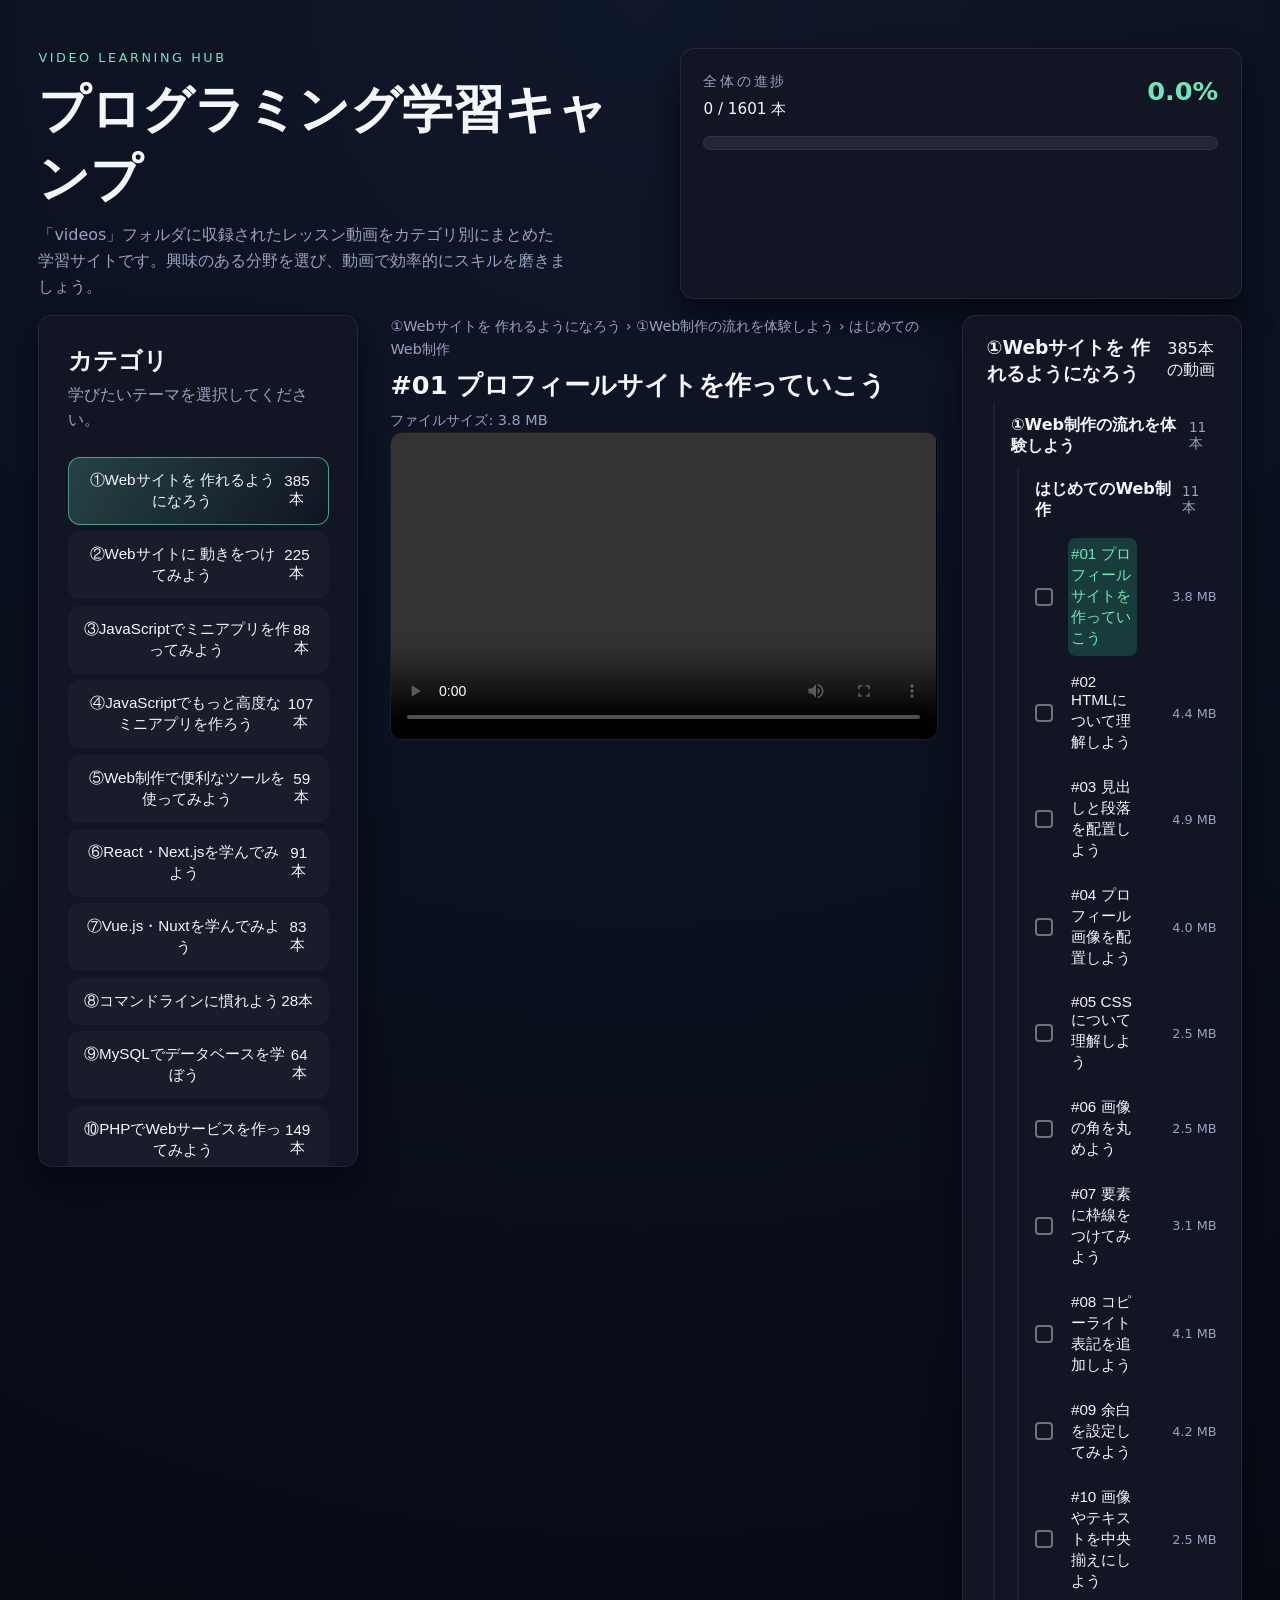
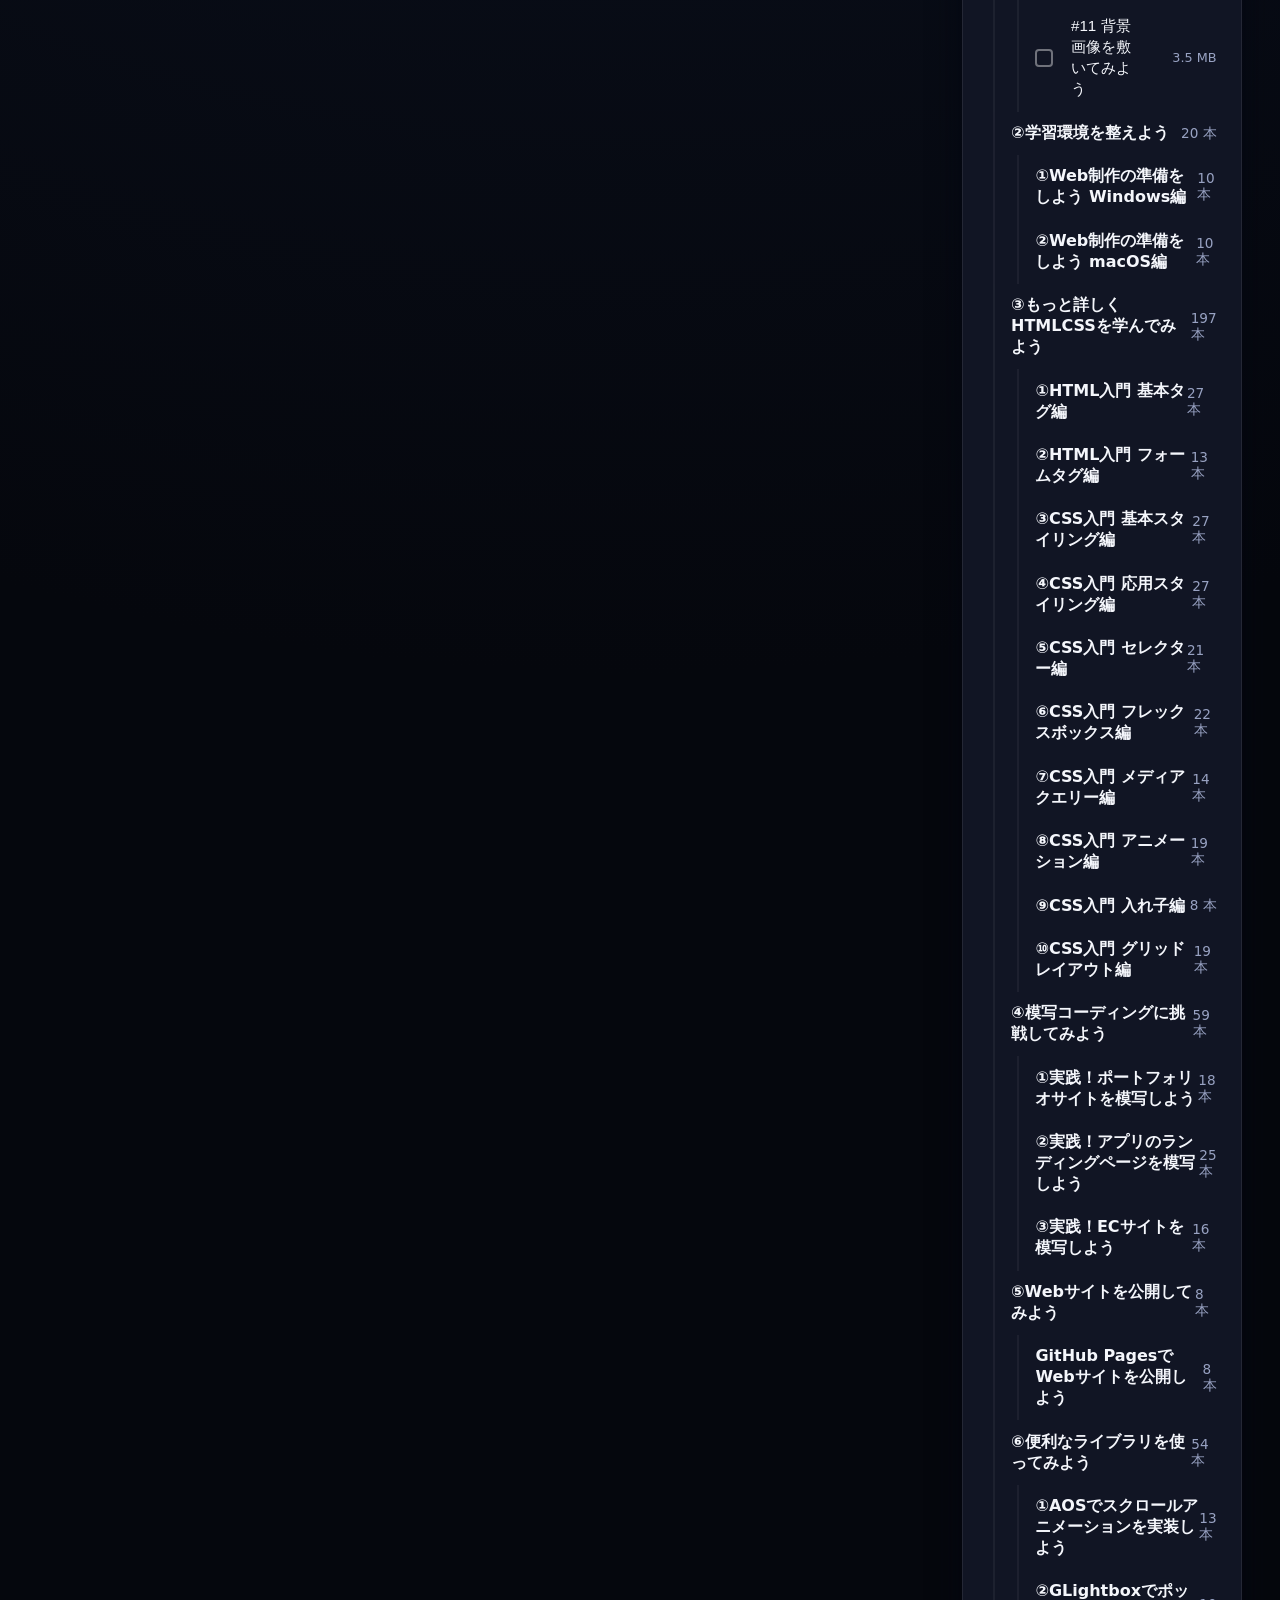
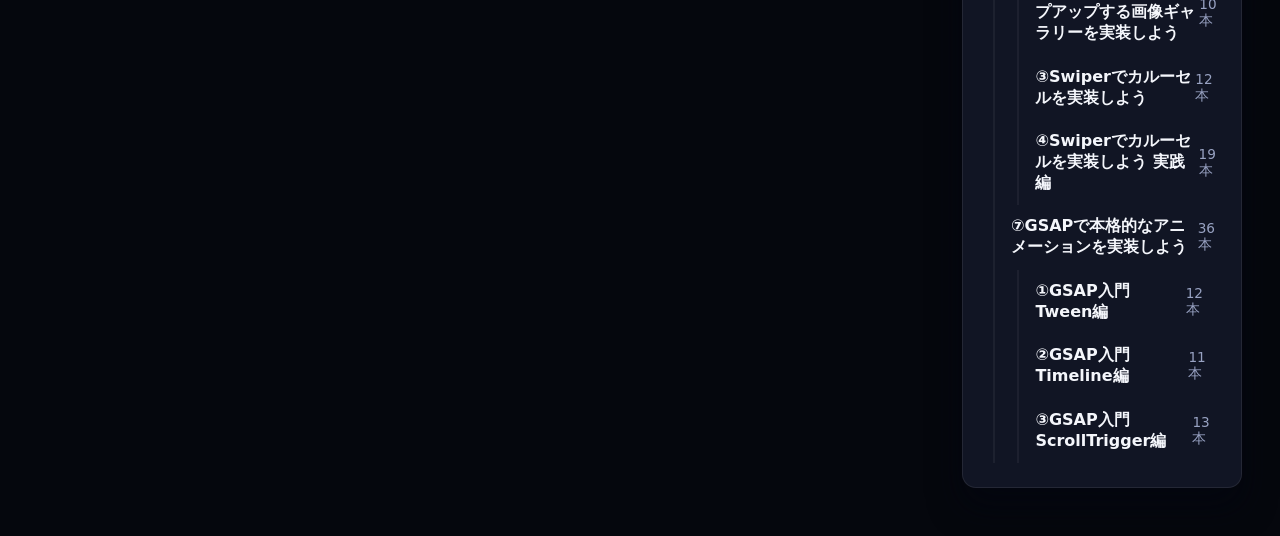
==== site/index.html @ cd4509ef "first commit" ====
<!doctype html>
<html lang="ja">
  <head>
    <meta charset="utf-8" />
    <meta name="viewport" content="width=device-width, initial-scale=1" />
    <title>プログラミング学習キャンプ</title>
    <link rel="stylesheet" href="styles.css" />
  </head>
  <body>
    <header class="site-header">
      <div class="hero-copy">
        <p class="eyebrow">Video Learning Hub</p>
        <h1>プログラミング学習キャンプ</h1>
        <p class="tagline">
          「videos」フォルダに収録されたレッスン動画をカテゴリ別にまとめた
          学習サイトです。興味のある分野を選び、動画で効率的にスキルを磨きましょう。
        </p>
      </div>
      <div class="progress-panel">
        <div class="progress-head">
          <div>
            <p class="progress-label">全体の進捗</p>
            <p id="progressCount" class="progress-count">0 / 0 本</p>
          </div>
          <p id="progressText" class="progress-percent">0%</p>
        </div>
        <div class="progress-bar">
          <div id="progressFill" class="progress-bar__fill"></div>
        </div>
      </div>
    </header>

    <main class="layout">
      <aside class="sidebar">
        <div class="sidebar-header">
          <h2>カテゴリ</h2>
          <p>学びたいテーマを選択してください。</p>
        </div>
        <ul id="categoryList" class="category-list"></ul>
        <div class="sidebar-footer">
          <p>
            すべての動画はローカルの
            <code>videos/</code>
            から直接再生されます。読み込みに時間がかかる場合があります。
          </p>
        </div>
      </aside>

      <section class="content">
        <article class="player-card" id="playerCard">
          <div class="player-meta">
            <p id="videoBreadcrumb" class="breadcrumbs"></p>
            <h2 id="videoTitle" class="video-title">動画を選択してください</h2>
            <p id="videoMeta" class="video-meta"></p>
          </div>
          <video
            id="player"
            controls
            preload="metadata"
            poster=""
            class="player"
          ></video>
        </article>

        <section class="tree" id="tree">
          <div class="tree-empty">
            <p>カテゴリを読み込み中です…</p>
          </div>
        </section>
      </section>
    </main>

    <script src="app.js" type="module"></script>
  </body>
</html>
---- site/styles.css ----
:root {
  color-scheme: dark;
  --bg: #05070d;
  --surface: #111524;
  --surface-alt: #161b2f;
  --border: #272b40;
  --accent: #6ee7b7;
  --accent-strong: #34d399;
  --text: #f4f6fb;
  --muted: #98a2c2;
  --warning: #facc15;
  --radius: 14px;
  --shadow: 0 18px 32px rgba(3, 5, 15, 0.7);
  font-family: "Noto Sans JP", "Segoe UI", system-ui, -apple-system,
    BlinkMacSystemFont, "Hiragino Sans", Meiryo, sans-serif;
}

*,
*::before,
*::after {
  box-sizing: border-box;
}

body {
  margin: 0;
  background: radial-gradient(circle at top, #0f172a, var(--bg) 60%);
  color: var(--text);
  min-height: 100vh;
}

h1,
h2,
h3,
h4,
h5 {
  font-weight: 700;
  margin: 0;
}

p {
  margin: 0;
  line-height: 1.6;
  color: var(--muted);
}

code {
  font-family: "Fira Code", Consolas, "Courier New", monospace;
  background: rgba(255, 255, 255, 0.08);
  padding: 0.1em 0.4em;
  border-radius: 6px;
  font-size: 0.9rem;
}

.site-header {
  display: flex;
  flex-wrap: wrap;
  justify-content: space-between;
  gap: 2.5rem;
  padding: 3rem clamp(1.5rem, 3vw, 4rem) 1rem;
}

.hero-copy {
  flex: 1 1 320px;
}

.eyebrow {
  text-transform: uppercase;
  letter-spacing: 0.2em;
  font-size: 0.8rem;
  color: var(--accent);
}

.site-header h1 {
  font-size: clamp(2.2rem, 4vw, 3.2rem);
  margin: 0.5rem 0;
}

.tagline {
  font-size: 1rem;
  max-width: 52ch;
}

.progress-panel {
  flex: 1 1 280px;
  background: var(--surface);
  border-radius: var(--radius);
  padding: 1.4rem;
  border: 1px solid rgba(255, 255, 255, 0.08);
  box-shadow: var(--shadow);
  min-width: 260px;
}

.progress-head {
  display: flex;
  justify-content: space-between;
  align-items: flex-start;
  margin-bottom: 0.9rem;
}

.progress-label {
  font-size: 0.85rem;
  text-transform: uppercase;
  letter-spacing: 0.2em;
  color: var(--muted);
}

.progress-count {
  font-size: 0.95rem;
  color: var(--text);
  margin-top: 0.25rem;
}

.progress-percent {
  font-size: 1.6rem;
  font-weight: 700;
  color: var(--accent);
}

.progress-bar {
  width: 100%;
  height: 14px;
  border-radius: 999px;
  background: rgba(255, 255, 255, 0.08);
  overflow: hidden;
  border: 1px solid rgba(255, 255, 255, 0.05);
}

.progress-bar__fill {
  width: 0%;
  height: 100%;
  border-radius: inherit;
  background: linear-gradient(90deg, var(--accent), var(--accent-strong));
  transition: width 0.4s ease;
  box-shadow: 0 8px 20px rgba(110, 231, 183, 0.25);
}

.layout {
  display: grid;
  grid-template-columns: minmax(260px, 320px) 1fr;
  gap: 2rem;
  padding: 0 clamp(1.5rem, 3vw, 4rem) 3rem;
}

.sidebar {
  background: var(--surface);
  padding: 1.8rem;
  border-radius: var(--radius);
  border: 1px solid rgba(255, 255, 255, 0.08);
  box-shadow: var(--shadow);
  position: sticky;
  top: 1.5rem;
  align-self: start;
  max-height: calc(100vh - 3rem);
  overflow: auto;
}

.sidebar-header h2 {
  margin-bottom: 0.3rem;
}

.category-list {
  list-style: none;
  margin: 1.5rem 0;
  padding: 0;
  display: flex;
  flex-direction: column;
  gap: 0.4rem;
}

.category-item {
  width: 100%;
  border: 1px solid transparent;
  border-radius: 12px;
  background: rgba(255, 255, 255, 0.03);
  color: inherit;
  font-size: 0.95rem;
  padding: 0.75rem 0.9rem;
  display: flex;
  justify-content: space-between;
  align-items: center;
  transition: border-color 0.2s ease, transform 0.15s ease,
    background 0.2s ease;
  cursor: pointer;
}

.category-item:hover {
  border-color: rgba(255, 255, 255, 0.18);
  transform: translateX(4px);
}

.category-item.is-active {
  background: linear-gradient(120deg, rgba(110, 231, 183, 0.22), transparent);
  border-color: rgba(110, 231, 183, 0.6);
  color: var(--text);
}

.sidebar-footer {
  font-size: 0.85rem;
  border-top: 1px solid rgba(255, 255, 255, 0.08);
  padding-top: 1rem;
}

.content {
  display: grid;
  grid-template-columns: minmax(0, 2fr) minmax(280px, 1fr);
  grid-auto-rows: min-content;
  gap: 1.5rem;
  align-items: start;
}

.player-card {
  grid-column: 1;
}

.tree {
  grid-column: 2;
  grid-row: 1 / span 2;
  align-self: stretch;
  background: var(--surface);
  border-radius: var(--radius);
  border: 1px solid rgba(255, 255, 255, 0.08);
  padding: 1.2rem 1.5rem 1.5rem;
  box-shadow: var(--shadow);
}

.player-meta {
  display: flex;
  flex-direction: column;
  gap: 0.4rem;
}

.breadcrumbs {
  font-size: 0.9rem;
  color: var(--muted);
}

.video-title {
  font-size: clamp(1.2rem, 2vw, 1.7rem);
}

.video-meta {
  font-size: 0.9rem;
}

.player {
  width: 100%;
  border-radius: 12px;
  background: #000;
  aspect-ratio: 16 / 9;
  border: 1px solid rgba(255, 255, 255, 0.12);
}

.tree-heading {
  display: flex;
  justify-content: space-between;
  align-items: baseline;
  gap: 1rem;
  margin-bottom: 1rem;
}

.tree-group {
  border-left: 2px solid rgba(255, 255, 255, 0.05);
  margin-left: 0.4rem;
  padding-left: 1rem;
}

.tree-group summary {
  cursor: pointer;
  list-style: none;
  padding: 0.7rem 0;
  font-weight: 600;
  display: flex;
  justify-content: space-between;
  align-items: center;
  color: var(--text);
}

.tree-group summary::-webkit-details-marker {
  display: none;
}

.tree-group summary::after {
  content: attr(data-count) " 本";
  font-weight: 400;
  font-size: 0.85rem;
  color: var(--muted);
}

.video-leaf {
  display: flex;
  justify-content: space-between;
  align-items: center;
  padding: 0.35rem 0;
  gap: 0.5rem;
}

.video-leaf.is-complete .video-button {
  color: var(--muted);
  text-decoration: line-through;
}

.video-check {
  display: flex;
  align-items: center;
  margin-right: 0.4rem;
  cursor: pointer;
}

.video-check input {
  position: absolute;
  opacity: 0;
  pointer-events: none;
}

.video-check__box {
  width: 18px;
  height: 18px;
  border-radius: 4px;
  border: 2px solid rgba(255, 255, 255, 0.4);
  display: inline-flex;
  align-items: center;
  justify-content: center;
  transition: all 0.2s ease;
}

.video-check input:checked + .video-check__box {
  border-color: var(--accent-strong);
  background: var(--accent-strong);
  box-shadow: 0 0 0 3px rgba(52, 211, 153, 0.2);
}

.video-check__box::after {
  content: "✓";
  color: #041b0f;
  font-size: 0.8rem;
  opacity: 0;
  transform: scale(0.5);
  transition: 0.2s ease;
}

.video-check input:checked + .video-check__box::after {
  opacity: 1;
  transform: scale(1);
}

.video-button {
  flex: 1;
  border: none;
  background: transparent;
  color: inherit;
  text-align: left;
  font-size: 0.95rem;
  padding: 0.4rem 0.2rem;
  border-radius: 8px;
  cursor: pointer;
  transition: background 0.2s ease, color 0.2s ease;
}

.video-button:hover {
  background: rgba(255, 255, 255, 0.08);
}

.video-button.is-playing {
  background: rgba(52, 211, 153, 0.2);
  color: var(--accent);
}

.video-duration {
  font-size: 0.8rem;
  color: var(--muted);
  min-width: 4.5rem;
  text-align: right;
}

.tree-empty {
  text-align: center;
  padding: 2rem 0;
  color: var(--muted);
}

button:focus-visible,
input:focus-visible {
  outline: 3px solid rgba(110, 231, 183, 0.6);
  outline-offset: 2px;
}

@media (max-width: 1100px) {
  .layout {
    grid-template-columns: 1fr;
  }

  .sidebar {
    position: static;
    max-height: none;
    order: 2;
  }
}

@media (max-width: 640px) {
  .site-header {
    padding-top: 2rem;
  }

  .content {
    display: flex;
    flex-direction: column;
  }

  .sidebar,
  .player-card,
  .tree {
    padding: 1.1rem;
  }

  .player {
    aspect-ratio: 4 / 3;
  }
}
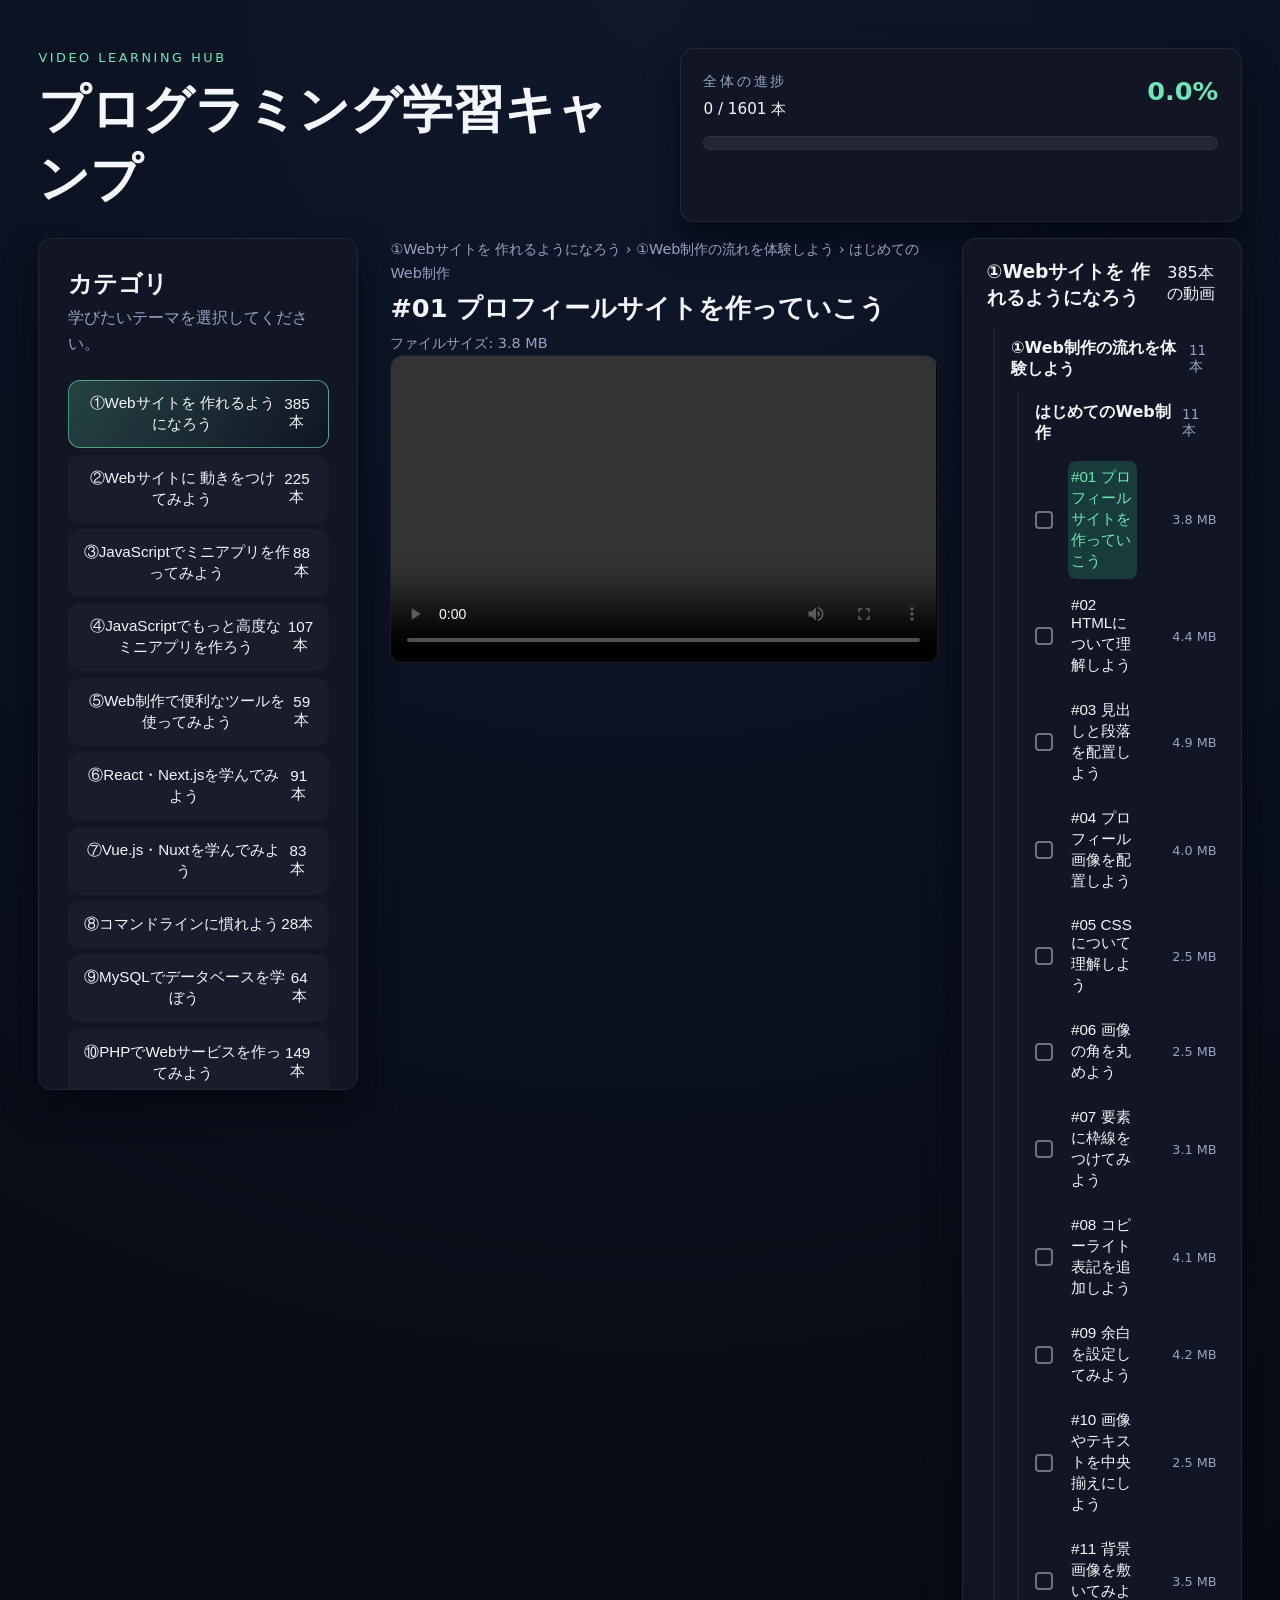
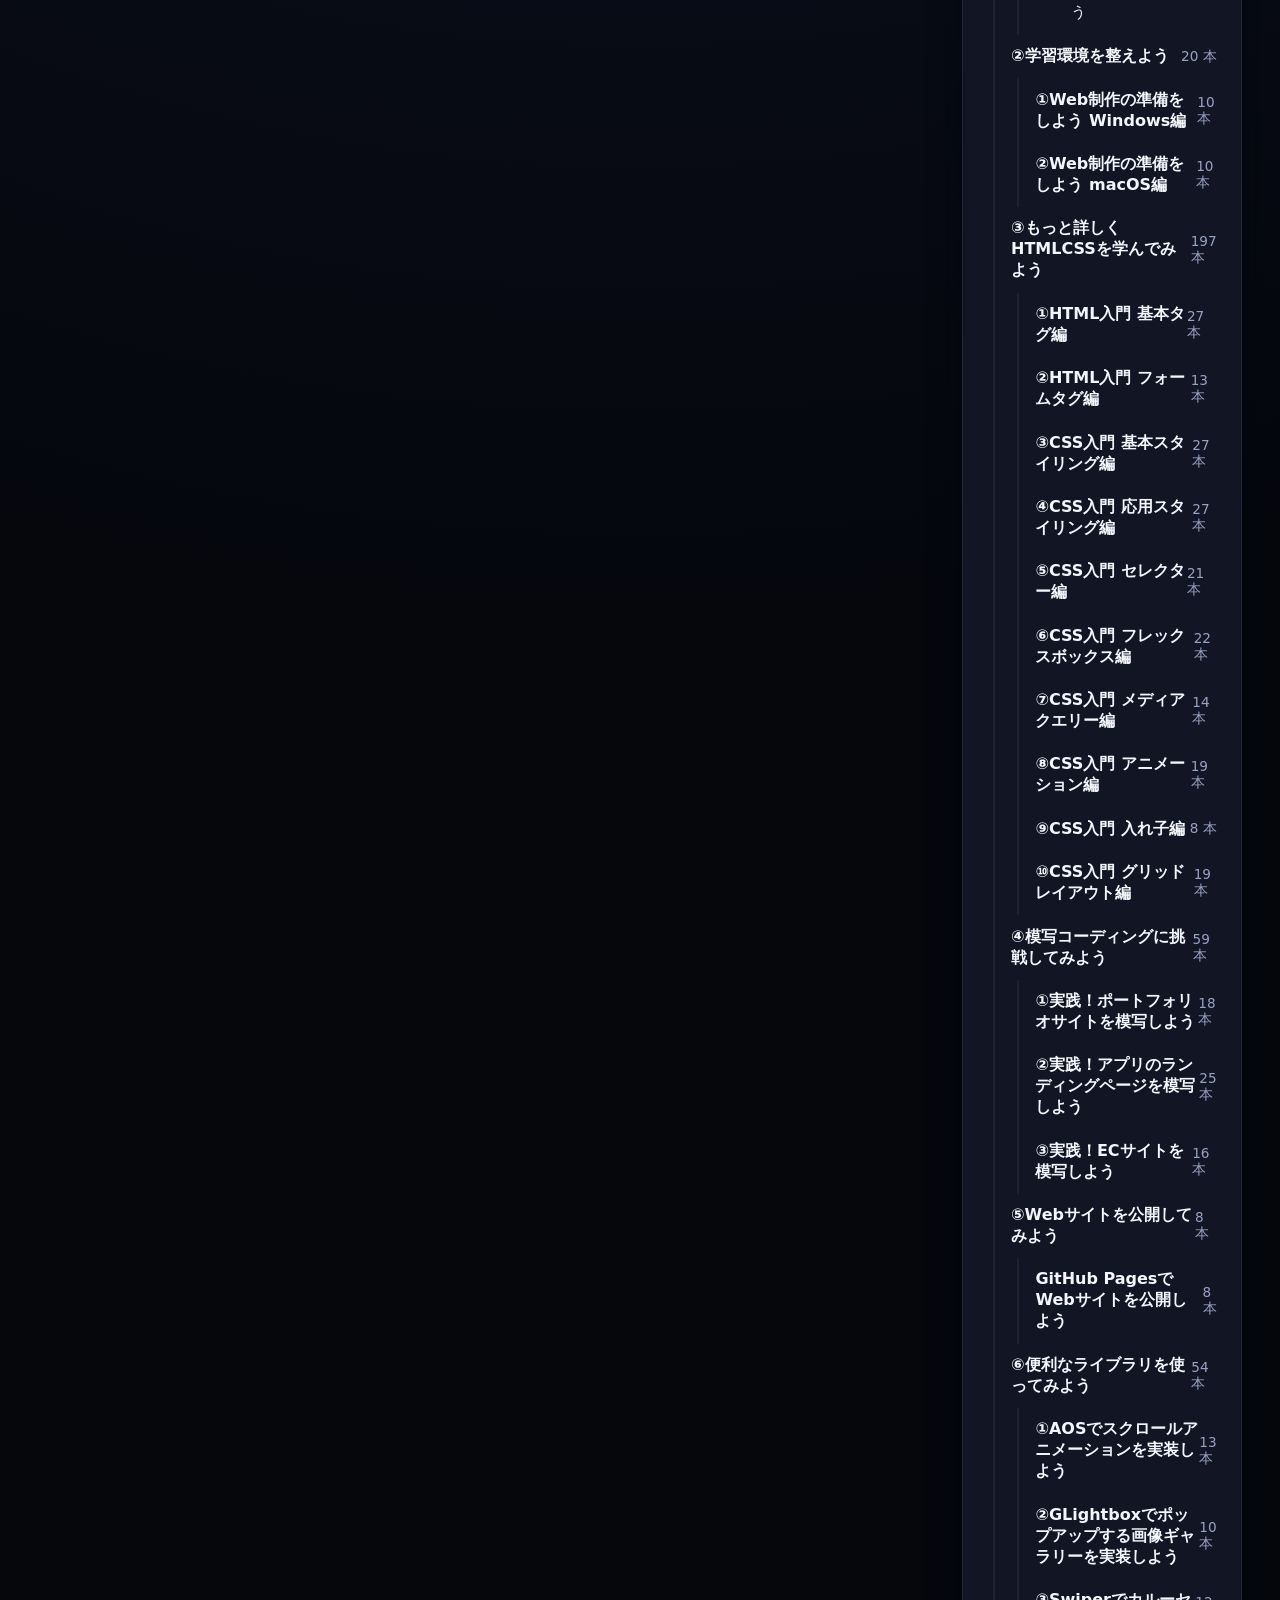
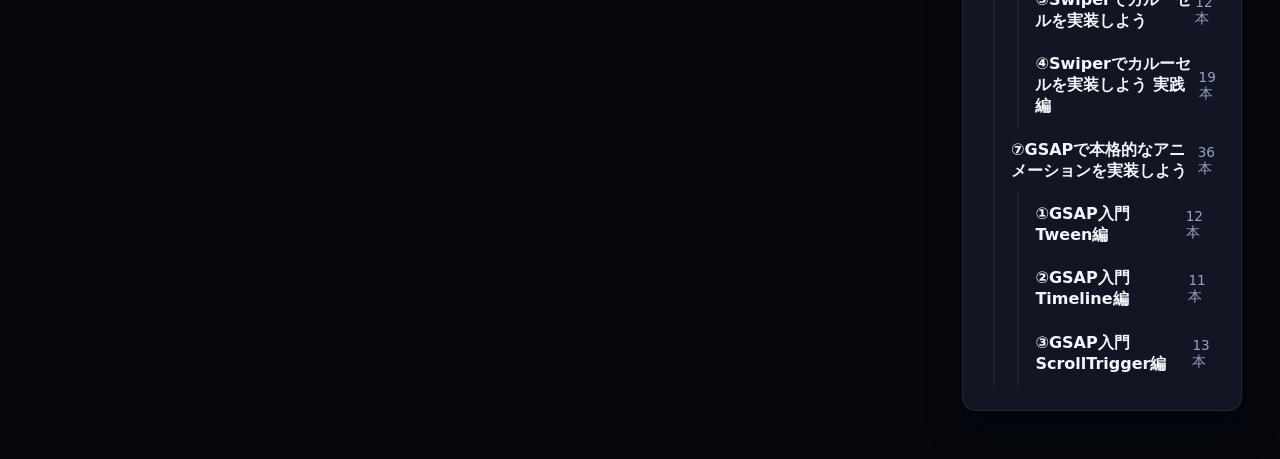
==== commit a7a06a13: "docs(site): ヒーローのタグラインを削除" ====
--- a/site/index.html
+++ b/site/index.html
@@ -11,10 +11,6 @@
       <div class="hero-copy">
         <p class="eyebrow">Video Learning Hub</p>
         <h1>プログラミング学習キャンプ</h1>
-        <p class="tagline">
-          「videos」フォルダに収録されたレッスン動画をカテゴリ別にまとめた
-          学習サイトです。興味のある分野を選び、動画で効率的にスキルを磨きましょう。
-        </p>
       </div>
       <div class="progress-panel">
         <div class="progress-head">
